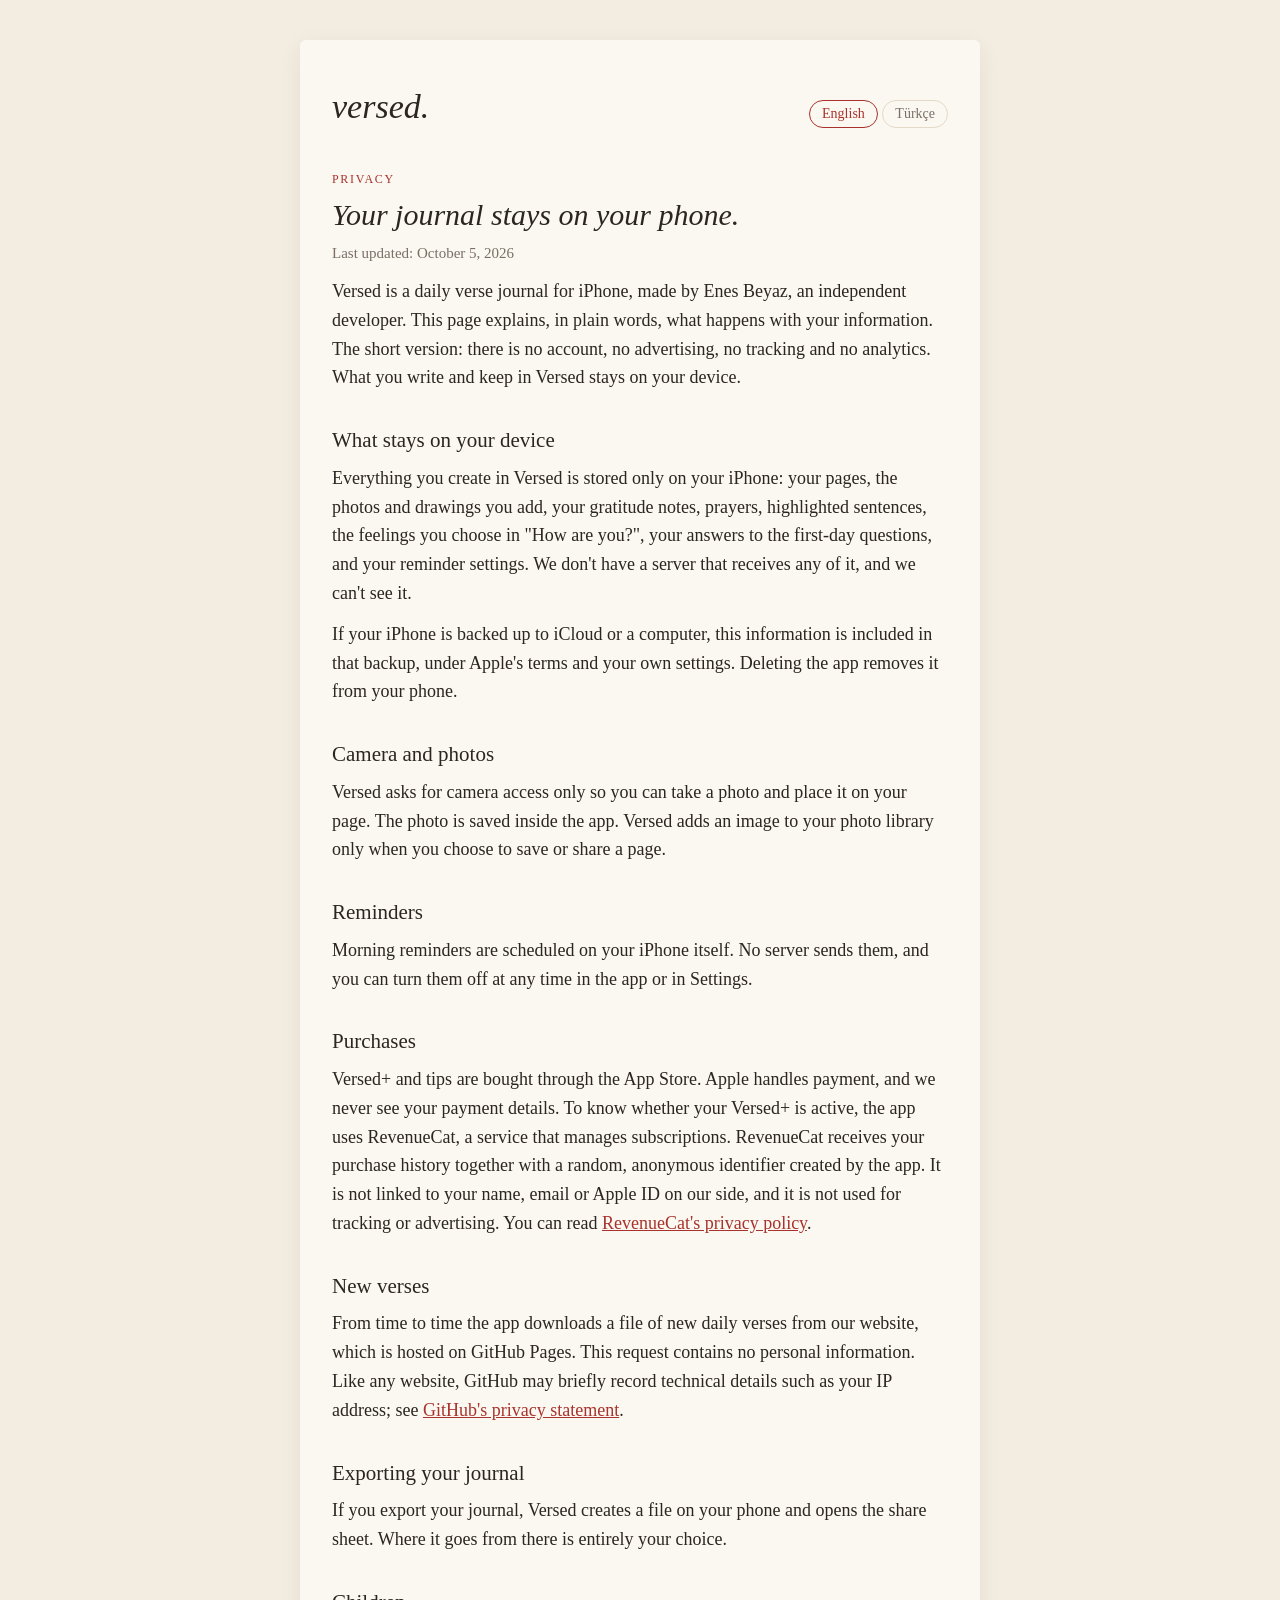
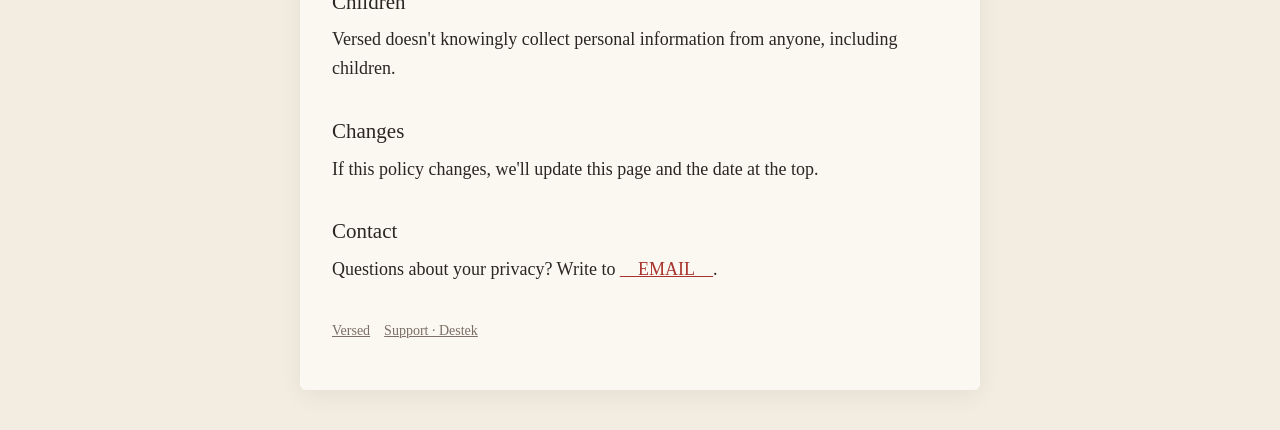
==== privacy/index.html @ 1757666a "Privacy, support and content pages for Versed" ====
<!doctype html>
<html lang="en">
<head>
<meta charset="utf-8">
<meta name="viewport" content="width=device-width, initial-scale=1">
<title>Versed · Privacy</title>
<meta name="description" content="Privacy policy for Versed, a daily verse journal for iPhone.">
<link rel="stylesheet" href="../style.css">
<script src="../lang.js"></script>
</head>
<body>
<main>
  <header>
    <a class="brand" href="../">versed.</a>
    <div class="lang"><button data-lang="en">English</button> <button data-lang="tr">Türkçe</button></div>
  </header>

  <section lang="en">
    <div class="label">Privacy</div>
    <h1>Your journal stays on your phone.</h1>
    <p class="muted">Last updated: October 5, 2026</p>

    <p>Versed is a daily verse journal for iPhone, made by Enes Beyaz, an independent developer. This page explains, in plain words, what happens with your information. The short version: there is no account, no advertising, no tracking and no analytics. What you write and keep in Versed stays on your device.</p>

    <h2>What stays on your device</h2>
    <p>Everything you create in Versed is stored only on your iPhone: your pages, the photos and drawings you add, your gratitude notes, prayers, highlighted sentences, the feelings you choose in "How are you?", your answers to the first-day questions, and your reminder settings. We don't have a server that receives any of it, and we can't see it.</p>
    <p>If your iPhone is backed up to iCloud or a computer, this information is included in that backup, under Apple's terms and your own settings. Deleting the app removes it from your phone.</p>

    <h2>Camera and photos</h2>
    <p>Versed asks for camera access only so you can take a photo and place it on your page. The photo is saved inside the app. Versed adds an image to your photo library only when you choose to save or share a page.</p>

    <h2>Reminders</h2>
    <p>Morning reminders are scheduled on your iPhone itself. No server sends them, and you can turn them off at any time in the app or in Settings.</p>

    <h2>Purchases</h2>
    <p>Versed+ and tips are bought through the App Store. Apple handles payment, and we never see your payment details. To know whether your Versed+ is active, the app uses RevenueCat, a service that manages subscriptions. RevenueCat receives your purchase history together with a random, anonymous identifier created by the app. It is not linked to your name, email or Apple ID on our side, and it is not used for tracking or advertising. You can read <a href="https://www.revenuecat.com/privacy">RevenueCat's privacy policy</a>.</p>

    <h2>New verses</h2>
    <p>From time to time the app downloads a file of new daily verses from our website, which is hosted on GitHub Pages. This request contains no personal information. Like any website, GitHub may briefly record technical details such as your IP address; see <a href="https://docs.github.com/site-policy/privacy-policies/github-general-privacy-statement">GitHub's privacy statement</a>.</p>

    <h2>Exporting your journal</h2>
    <p>If you export your journal, Versed creates a file on your phone and opens the share sheet. Where it goes from there is entirely your choice.</p>

    <h2>Children</h2>
    <p>Versed doesn't knowingly collect personal information from anyone, including children.</p>

    <h2>Changes</h2>
    <p>If this policy changes, we'll update this page and the date at the top.</p>

    <h2>Contact</h2>
    <p>Questions about your privacy? Write to <a href="mailto:__EMAIL__">__EMAIL__</a>.</p>
  </section>

  <section lang="tr">
    <div class="label">Gizlilik</div>
    <h1>Defterin telefonunda kalır.</h1>
    <p class="muted">Son güncelleme: 5 Ekim 2026</p>

    <p>Versed, bağımsız geliştirici Enes Beyaz tarafından yapılmış, iPhone için günlük bir ayet defteridir. Bu sayfa, bilgilerinle ne olduğunu sade bir dille anlatır. Kısacası: hesap yok, reklam yok, takip yok, analitik yok. Versed'de yazdığın ve sakladığın her şey cihazında kalır.</p>

    <h2>Cihazında kalanlar</h2>
    <p>Versed'de oluşturduğun her şey yalnızca iPhone'unda saklanır: sayfaların, eklediğin fotoğraflar ve çizimler, şükür notların, duaların, altını çizdiğin cümleler, "Nasılsın?" bölümünde seçtiğin hisler, ilk gün sorularına verdiğin cevaplar ve hatırlatıcı ayarların. Bunları alan bir sunucumuz yok ve biz göremeyiz.</p>
    <p>iPhone'un iCloud'a ya da bir bilgisayara yedekleniyorsa, bu bilgiler Apple'ın koşulları ve senin ayarların çerçevesinde o yedeğe dahil olur. Uygulamayı silmek bunları telefonundan kaldırır.</p>

    <h2>Kamera ve fotoğraflar</h2>
    <p>Versed kamera iznini yalnızca fotoğraf çekip sayfana yapıştırabilmen için ister. Fotoğraf uygulamanın içinde saklanır. Versed, fotoğraf arşivine yalnızca bir sayfayı kaydetmeyi ya da paylaşmayı seçtiğinde resim ekler.</p>

    <h2>Hatırlatıcılar</h2>
    <p>Sabah hatırlatıcıları iPhone'unun kendisinde planlanır. Hiçbir sunucu göndermez; uygulamadan ya da Ayarlar'dan istediğin zaman kapatabilirsin.</p>

    <h2>Satın almalar</h2>
    <p>Versed+ ve bahşişler App Store üzerinden satın alınır. Ödemeyi Apple yapar, ödeme bilgilerini biz hiçbir zaman görmeyiz. Versed+'ın etkin olup olmadığını bilmek için uygulama, abonelikleri yöneten bir hizmet olan RevenueCat'i kullanır. RevenueCat, satın alma geçmişini uygulamanın oluşturduğu rastgele, anonim bir kimlikle birlikte alır. Bu kimlik bizim tarafımızda adına, e-postana ya da Apple kimliğine bağlanmaz; takip ya da reklam için kullanılmaz. <a href="https://www.revenuecat.com/privacy">RevenueCat'in gizlilik politikasını</a> okuyabilirsin.</p>

    <h2>Yeni ayetler</h2>
    <p>Uygulama zaman zaman, GitHub Pages üzerinde barındırılan sitemizden yeni günlük ayetlerin bulunduğu bir dosya indirir. Bu istek hiçbir kişisel bilgi içermez. Her web sitesinde olduğu gibi GitHub, IP adresin gibi teknik ayrıntıları kısa süreliğine kaydedebilir; bkz. <a href="https://docs.github.com/site-policy/privacy-policies/github-general-privacy-statement">GitHub gizlilik bildirimi</a>.</p>

    <h2>Defterini dışa aktarmak</h2>
    <p>Defterini dışa aktarırsan Versed telefonunda bir dosya oluşturur ve paylaşım ekranını açar. Dosyanın oradan nereye gideceği tamamen senin seçimin.</p>

    <h2>Çocuklar</h2>
    <p>Versed, çocuklar dahil hiç kimseden bilerek kişisel bilgi toplamaz.</p>

    <h2>Değişiklikler</h2>
    <p>Bu politika değişirse bu sayfayı ve üstteki tarihi güncelleriz.</p>

    <h2>İletişim</h2>
    <p>Gizliliğinle ilgili soruların için <a href="mailto:__EMAIL__">__EMAIL__</a> adresine yazabilirsin.</p>
  </section>

  <footer><a href="../">Versed</a><a href="../support/">Support · Destek</a></footer>
</main>
</body>
</html>
---- style.css ----
:root {
  --paper: #f3ece0;
  --page: #fbf8f1;
  --ink: #2b2622;
  --muted: #7a6f66;
  --rubric: #a8322d;
  --rule: #e4d9c8;
}
@media (prefers-color-scheme: dark) {
  :root {
    --paper: #1c1916;
    --page: #24201c;
    --ink: #efe7da;
    --muted: #a99d90;
    --rubric: #d8645d;
    --rule: #3a332c;
  }
}
* { box-sizing: border-box; }
html { -webkit-text-size-adjust: 100%; }
body {
  margin: 0;
  background: var(--paper);
  color: var(--ink);
  font-family: "Iowan Old Style", "Palatino Linotype", Palatino, Georgia, serif;
  font-size: 18px;
  line-height: 1.6;
}
main {
  max-width: 680px;
  margin: 40px auto;
  padding: 40px 32px 48px;
  background: var(--page);
  border-radius: 6px;
  box-shadow: 0 6px 24px rgba(0, 0, 0, 0.06);
}
@media (max-width: 720px) {
  main { margin: 0; border-radius: 0; padding: 32px 16px 40px; box-shadow: none; }
}
header { display: flex; align-items: baseline; justify-content: space-between; gap: 16px; margin-bottom: 28px; }
.brand { font-size: 34px; font-style: italic; color: var(--ink); text-decoration: none; }
.lang button {
  font: inherit; font-size: 14px; background: none; border: 1px solid var(--rule);
  color: var(--muted); border-radius: 999px; padding: 2px 12px; cursor: pointer;
}
.lang button[aria-pressed="true"] { color: var(--rubric); border-color: var(--rubric); }
.label {
  font-size: 12px; letter-spacing: 0.14em; text-transform: uppercase; color: var(--rubric);
  margin: 36px 0 6px;
}
h1 { font-weight: normal; font-style: italic; font-size: 30px; line-height: 1.25; margin: 0 0 8px; }
h2 { font-weight: normal; font-size: 21px; margin: 32px 0 6px; }
p, li { margin: 0 0 12px; }
ul { padding-left: 20px; }
a { color: var(--rubric); }
.muted { color: var(--muted); font-size: 15px; }
hr { border: none; border-top: 1px solid var(--rule); margin: 32px 0; }
footer { margin-top: 36px; font-size: 14px; color: var(--muted); }
footer a { color: var(--muted); margin-right: 14px; }
section[lang]:not(.active) { display: none; }
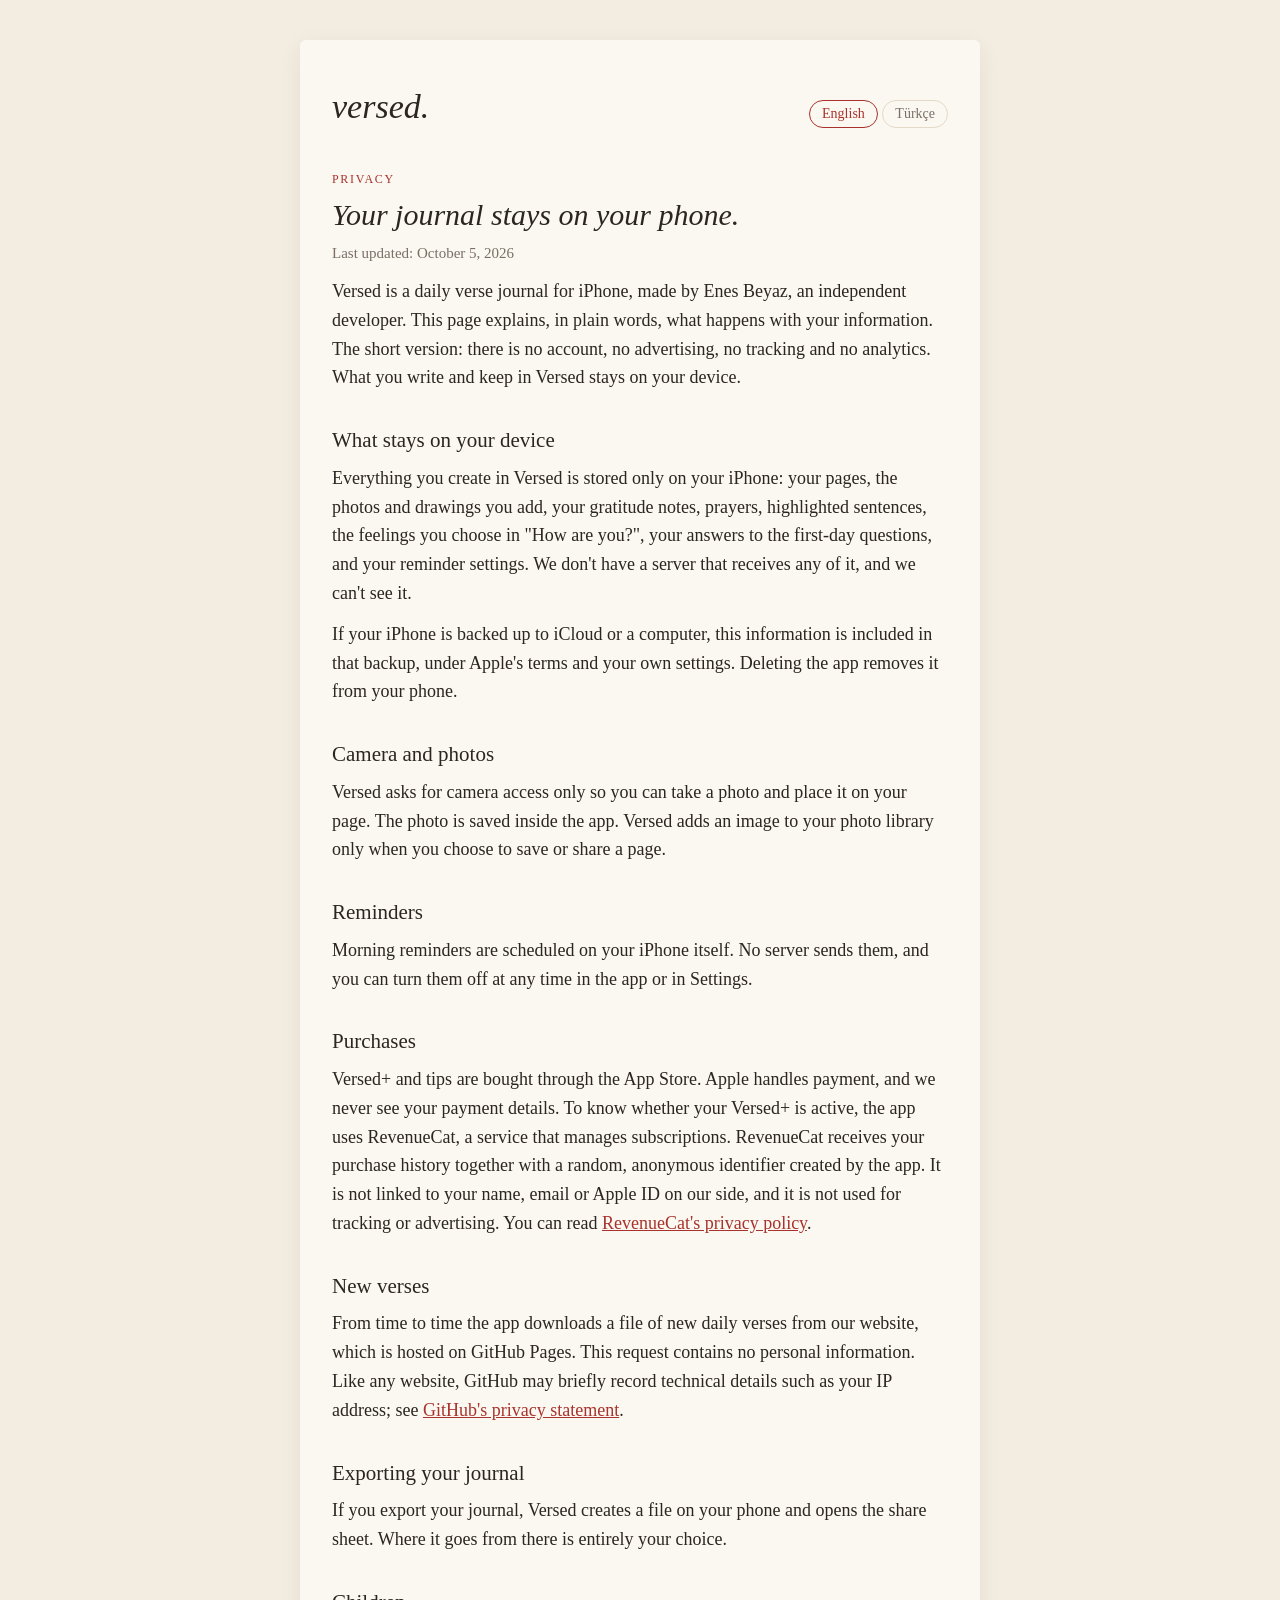
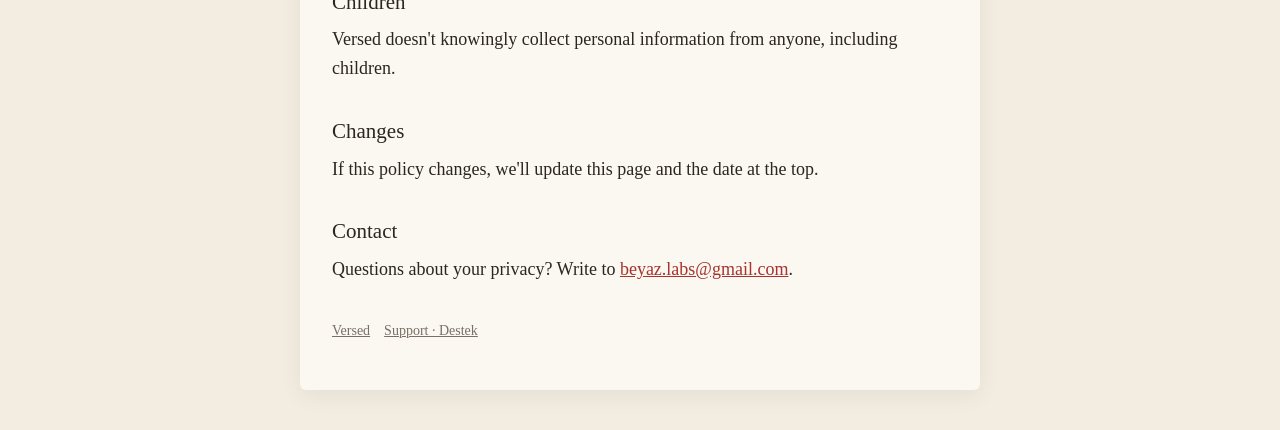
==== commit 32a39d8f: "Contact address: beyaz.labs@gmail.com" ====
--- a/privacy/index.html
+++ b/privacy/index.html
@@ -48,7 +48,7 @@
     <p>If this policy changes, we'll update this page and the date at the top.</p>
 
     <h2>Contact</h2>
-    <p>Questions about your privacy? Write to <a href="mailto:__EMAIL__">__EMAIL__</a>.</p>
+    <p>Questions about your privacy? Write to <a href="mailto:beyaz.labs@gmail.com">beyaz.labs@gmail.com</a>.</p>
   </section>
 
   <section lang="tr">
@@ -84,7 +84,7 @@
     <p>Bu politika değişirse bu sayfayı ve üstteki tarihi güncelleriz.</p>
 
     <h2>İletişim</h2>
-    <p>Gizliliğinle ilgili soruların için <a href="mailto:__EMAIL__">__EMAIL__</a> adresine yazabilirsin.</p>
+    <p>Gizliliğinle ilgili soruların için <a href="mailto:beyaz.labs@gmail.com">beyaz.labs@gmail.com</a> adresine yazabilirsin.</p>
   </section>
 
   <footer><a href="../">Versed</a><a href="../support/">Support · Destek</a></footer>
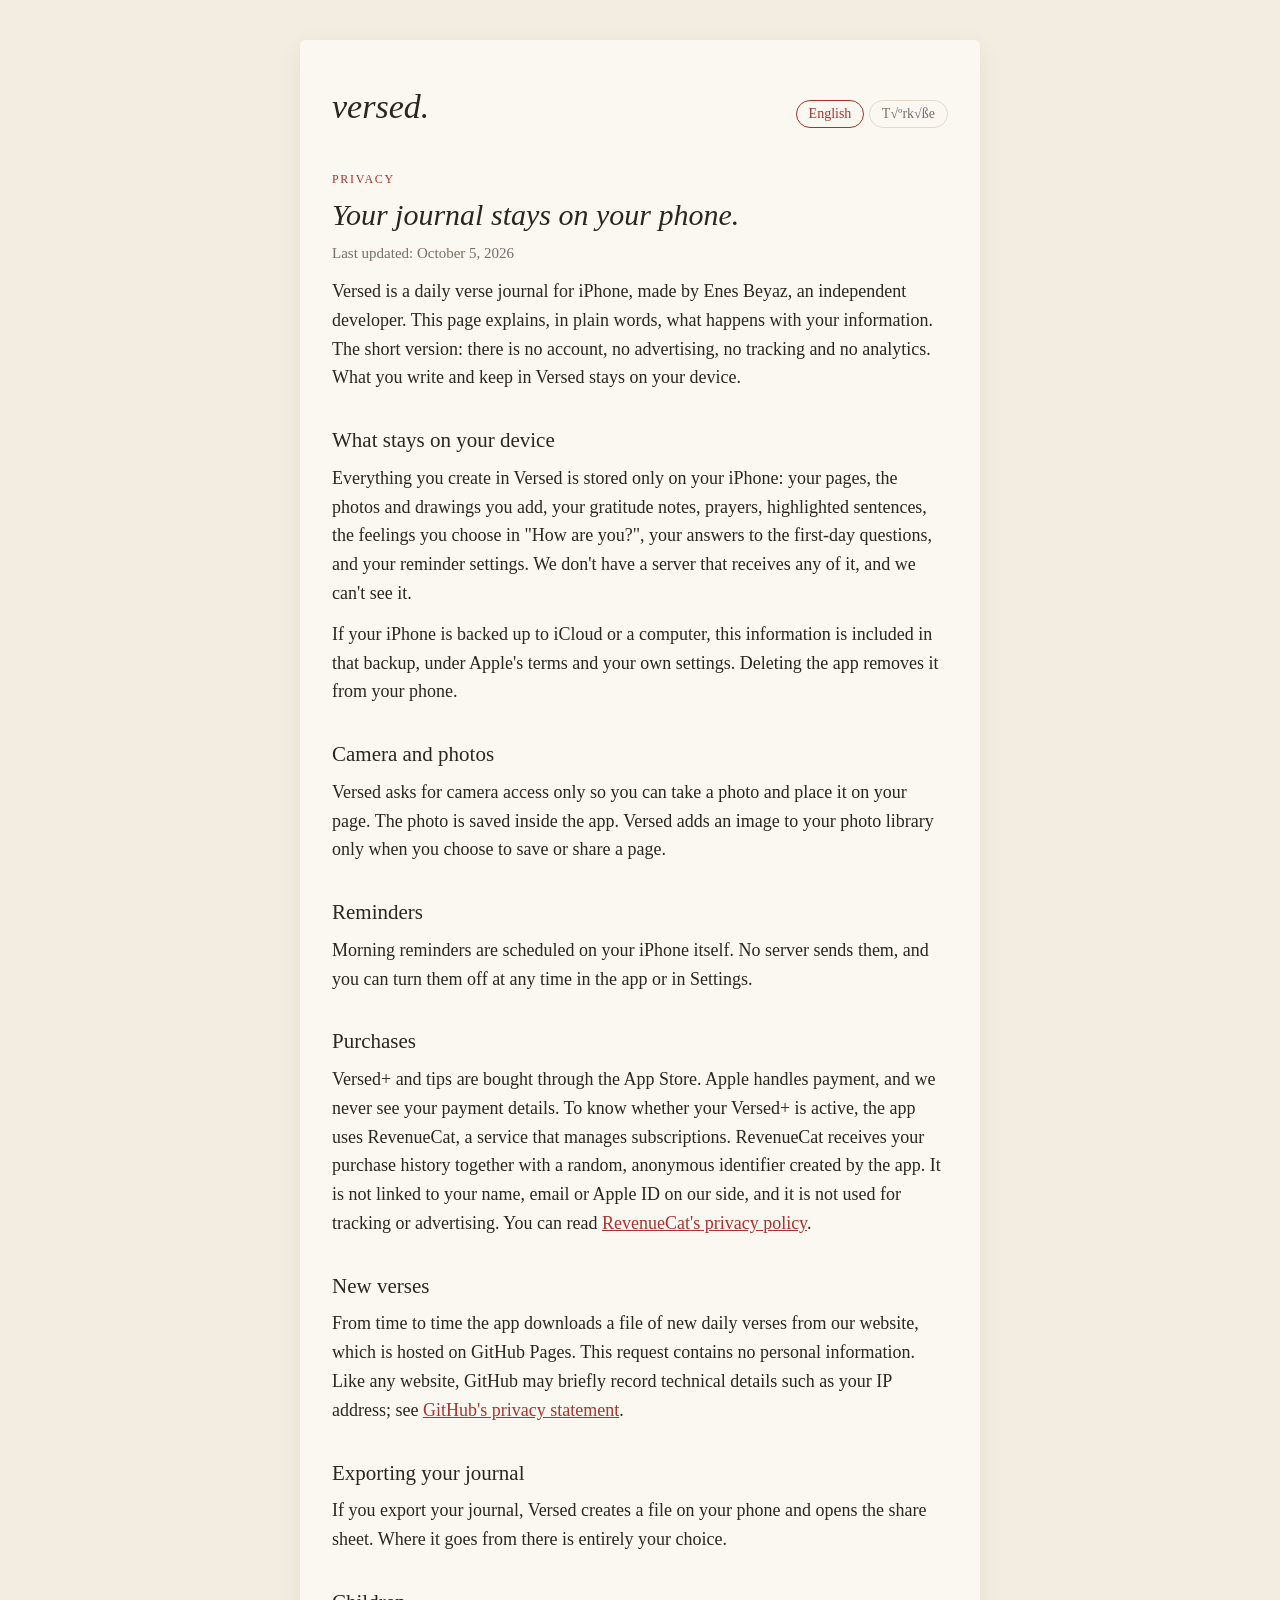
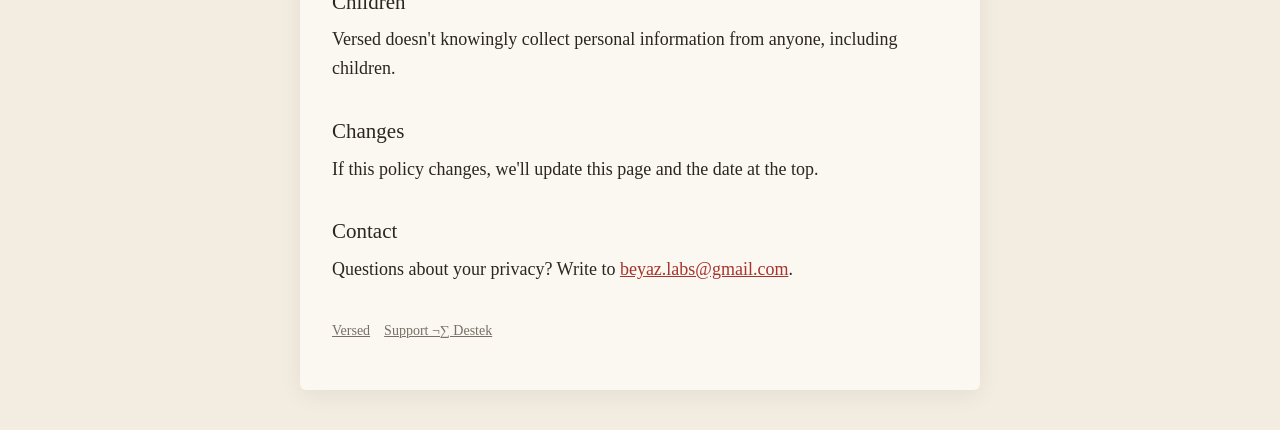
==== commit 2c9237d0: "Rename index.html to privacy/index.html" ====
--- a/privacy/index.html
+++ b/privacy/index.html
@@ -3,16 +3,98 @@
 <head>
 <meta charset="utf-8">
 <meta name="viewport" content="width=device-width, initial-scale=1">
-<title>Versed · Privacy</title>
+<title>Versed ¬∑ Privacy</title>
 <meta name="description" content="Privacy policy for Versed, a daily verse journal for iPhone.">
-<link rel="stylesheet" href="../style.css">
-<script src="../lang.js"></script>
+<style>
+:root {
+  --paper: #f3ece0;
+  --page: #fbf8f1;
+  --ink: #2b2622;
+  --muted: #7a6f66;
+  --rubric: #a8322d;
+  --rule: #e4d9c8;
+}
+@media (prefers-color-scheme: dark) {
+  :root {
+    --paper: #1c1916;
+    --page: #24201c;
+    --ink: #efe7da;
+    --muted: #a99d90;
+    --rubric: #d8645d;
+    --rule: #3a332c;
+  }
+}
+* { box-sizing: border-box; }
+html { -webkit-text-size-adjust: 100%; }
+body {
+  margin: 0;
+  background: var(--paper);
+  color: var(--ink);
+  font-family: "Iowan Old Style", "Palatino Linotype", Palatino, Georgia, serif;
+  font-size: 18px;
+  line-height: 1.6;
+}
+main {
+  max-width: 680px;
+  margin: 40px auto;
+  padding: 40px 32px 48px;
+  background: var(--page);
+  border-radius: 6px;
+  box-shadow: 0 6px 24px rgba(0, 0, 0, 0.06);
+}
+@media (max-width: 720px) {
+  main { margin: 0; border-radius: 0; padding: 32px 16px 40px; box-shadow: none; }
+}
+header { display: flex; align-items: baseline; justify-content: space-between; gap: 16px; margin-bottom: 28px; }
+.brand { font-size: 34px; font-style: italic; color: var(--ink); text-decoration: none; }
+.lang button {
+  font: inherit; font-size: 14px; background: none; border: 1px solid var(--rule);
+  color: var(--muted); border-radius: 999px; padding: 2px 12px; cursor: pointer;
+}
+.lang button[aria-pressed="true"] { color: var(--rubric); border-color: var(--rubric); }
+.label {
+  font-size: 12px; letter-spacing: 0.14em; text-transform: uppercase; color: var(--rubric);
+  margin: 36px 0 6px;
+}
+h1 { font-weight: normal; font-style: italic; font-size: 30px; line-height: 1.25; margin: 0 0 8px; }
+h2 { font-weight: normal; font-size: 21px; margin: 32px 0 6px; }
+p, li { margin: 0 0 12px; }
+ul { padding-left: 20px; }
+a { color: var(--rubric); }
+.muted { color: var(--muted); font-size: 15px; }
+hr { border: none; border-top: 1px solid var(--rule); margin: 32px 0; }
+footer { margin-top: 36px; font-size: 14px; color: var(--muted); }
+footer a { color: var(--muted); margin-right: 14px; }
+section[lang]:not(.active) { display: none; }
+</style>
+<script>
+// Shows English by default; ?lang=tr or the T√ºrk√ße button switches to Turkish.
+(function () {
+  var param = new URLSearchParams(location.search).get("lang");
+  var lang = param === "tr" ? "tr" : "en";
+  function apply(l) {
+    document.documentElement.lang = l;
+    document.querySelectorAll("section[lang]").forEach(function (s) {
+      s.classList.toggle("active", s.getAttribute("lang") === l);
+    });
+    document.querySelectorAll(".lang button").forEach(function (b) {
+      b.setAttribute("aria-pressed", b.dataset.lang === l ? "true" : "false");
+    });
+  }
+  document.addEventListener("DOMContentLoaded", function () {
+    document.querySelectorAll(".lang button").forEach(function (b) {
+      b.addEventListener("click", function () { apply(b.dataset.lang); });
+    });
+    apply(lang);
+  });
+})();
+</script>
 </head>
 <body>
 <main>
   <header>
     <a class="brand" href="../">versed.</a>
-    <div class="lang"><button data-lang="en">English</button> <button data-lang="tr">Türkçe</button></div>
+    <div class="lang"><button data-lang="en">English</button> <button data-lang="tr">T√ºrk√ße</button></div>
   </header>
 
   <section lang="en">
@@ -53,41 +135,41 @@
 
   <section lang="tr">
     <div class="label">Gizlilik</div>
-    <h1>Defterin telefonunda kalır.</h1>
-    <p class="muted">Son güncelleme: 5 Ekim 2026</p>
+    <h1>Defterin telefonunda kalƒ±r.</h1>
+    <p class="muted">Son g√ºncelleme: 5 Ekim 2026</p>
 
-    <p>Versed, bağımsız geliştirici Enes Beyaz tarafından yapılmış, iPhone için günlük bir ayet defteridir. Bu sayfa, bilgilerinle ne olduğunu sade bir dille anlatır. Kısacası: hesap yok, reklam yok, takip yok, analitik yok. Versed'de yazdığın ve sakladığın her şey cihazında kalır.</p>
+    <p>Versed, baƒüƒ±msƒ±z geli≈ütirici Enes Beyaz tarafƒ±ndan yapƒ±lmƒ±≈ü, iPhone i√ßin g√ºnl√ºk bir ayet defteridir. Bu sayfa, bilgilerinle ne olduƒüunu sade bir dille anlatƒ±r. Kƒ±sacasƒ±: hesap yok, reklam yok, takip yok, analitik yok. Versed'de yazdƒ±ƒüƒ±n ve sakladƒ±ƒüƒ±n her ≈üey cihazƒ±nda kalƒ±r.</p>
 
-    <h2>Cihazında kalanlar</h2>
-    <p>Versed'de oluşturduğun her şey yalnızca iPhone'unda saklanır: sayfaların, eklediğin fotoğraflar ve çizimler, şükür notların, duaların, altını çizdiğin cümleler, "Nasılsın?" bölümünde seçtiğin hisler, ilk gün sorularına verdiğin cevaplar ve hatırlatıcı ayarların. Bunları alan bir sunucumuz yok ve biz göremeyiz.</p>
-    <p>iPhone'un iCloud'a ya da bir bilgisayara yedekleniyorsa, bu bilgiler Apple'ın koşulları ve senin ayarların çerçevesinde o yedeğe dahil olur. Uygulamayı silmek bunları telefonundan kaldırır.</p>
+    <h2>Cihazƒ±nda kalanlar</h2>
+    <p>Versed'de olu≈üturduƒüun her ≈üey yalnƒ±zca iPhone'unda saklanƒ±r: sayfalarƒ±n, eklediƒüin fotoƒüraflar ve √ßizimler, ≈ü√ºk√ºr notlarƒ±n, dualarƒ±n, altƒ±nƒ± √ßizdiƒüin c√ºmleler, "Nasƒ±lsƒ±n?" b√∂l√ºm√ºnde se√ßtiƒüin hisler, ilk g√ºn sorularƒ±na verdiƒüin cevaplar ve hatƒ±rlatƒ±cƒ± ayarlarƒ±n. Bunlarƒ± alan bir sunucumuz yok ve biz g√∂remeyiz.</p>
+    <p>iPhone'un iCloud'a ya da bir bilgisayara yedekleniyorsa, bu bilgiler Apple'ƒ±n ko≈üullarƒ± ve senin ayarlarƒ±n √ßer√ßevesinde o yedeƒüe dahil olur. Uygulamayƒ± silmek bunlarƒ± telefonundan kaldƒ±rƒ±r.</p>
 
-    <h2>Kamera ve fotoğraflar</h2>
-    <p>Versed kamera iznini yalnızca fotoğraf çekip sayfana yapıştırabilmen için ister. Fotoğraf uygulamanın içinde saklanır. Versed, fotoğraf arşivine yalnızca bir sayfayı kaydetmeyi ya da paylaşmayı seçtiğinde resim ekler.</p>
+    <h2>Kamera ve fotoƒüraflar</h2>
+    <p>Versed kamera iznini yalnƒ±zca fotoƒüraf √ßekip sayfana yapƒ±≈ütƒ±rabilmen i√ßin ister. Fotoƒüraf uygulamanƒ±n i√ßinde saklanƒ±r. Versed, fotoƒüraf ar≈üivine yalnƒ±zca bir sayfayƒ± kaydetmeyi ya da payla≈ümayƒ± se√ßtiƒüinde resim ekler.</p>
 
-    <h2>Hatırlatıcılar</h2>
-    <p>Sabah hatırlatıcıları iPhone'unun kendisinde planlanır. Hiçbir sunucu göndermez; uygulamadan ya da Ayarlar'dan istediğin zaman kapatabilirsin.</p>
+    <h2>Hatƒ±rlatƒ±cƒ±lar</h2>
+    <p>Sabah hatƒ±rlatƒ±cƒ±larƒ± iPhone'unun kendisinde planlanƒ±r. Hi√ßbir sunucu g√∂ndermez; uygulamadan ya da Ayarlar'dan istediƒüin zaman kapatabilirsin.</p>
 
-    <h2>Satın almalar</h2>
-    <p>Versed+ ve bahşişler App Store üzerinden satın alınır. Ödemeyi Apple yapar, ödeme bilgilerini biz hiçbir zaman görmeyiz. Versed+'ın etkin olup olmadığını bilmek için uygulama, abonelikleri yöneten bir hizmet olan RevenueCat'i kullanır. RevenueCat, satın alma geçmişini uygulamanın oluşturduğu rastgele, anonim bir kimlikle birlikte alır. Bu kimlik bizim tarafımızda adına, e-postana ya da Apple kimliğine bağlanmaz; takip ya da reklam için kullanılmaz. <a href="https://www.revenuecat.com/privacy">RevenueCat'in gizlilik politikasını</a> okuyabilirsin.</p>
+    <h2>Satƒ±n almalar</h2>
+    <p>Versed+ ve bah≈üi≈üler App Store √ºzerinden satƒ±n alƒ±nƒ±r. √ñdemeyi Apple yapar, √∂deme bilgilerini biz hi√ßbir zaman g√∂rmeyiz. Versed+'ƒ±n etkin olup olmadƒ±ƒüƒ±nƒ± bilmek i√ßin uygulama, abonelikleri y√∂neten bir hizmet olan RevenueCat'i kullanƒ±r. RevenueCat, satƒ±n alma ge√ßmi≈üini uygulamanƒ±n olu≈üturduƒüu rastgele, anonim bir kimlikle birlikte alƒ±r. Bu kimlik bizim tarafƒ±mƒ±zda adƒ±na, e-postana ya da Apple kimliƒüine baƒülanmaz; takip ya da reklam i√ßin kullanƒ±lmaz. <a href="https://www.revenuecat.com/privacy">RevenueCat'in gizlilik politikasƒ±nƒ±</a> okuyabilirsin.</p>
 
     <h2>Yeni ayetler</h2>
-    <p>Uygulama zaman zaman, GitHub Pages üzerinde barındırılan sitemizden yeni günlük ayetlerin bulunduğu bir dosya indirir. Bu istek hiçbir kişisel bilgi içermez. Her web sitesinde olduğu gibi GitHub, IP adresin gibi teknik ayrıntıları kısa süreliğine kaydedebilir; bkz. <a href="https://docs.github.com/site-policy/privacy-policies/github-general-privacy-statement">GitHub gizlilik bildirimi</a>.</p>
+    <p>Uygulama zaman zaman, GitHub Pages √ºzerinde barƒ±ndƒ±rƒ±lan sitemizden yeni g√ºnl√ºk ayetlerin bulunduƒüu bir dosya indirir. Bu istek hi√ßbir ki≈üisel bilgi i√ßermez. Her web sitesinde olduƒüu gibi GitHub, IP adresin gibi teknik ayrƒ±ntƒ±larƒ± kƒ±sa s√ºreliƒüine kaydedebilir; bkz. <a href="https://docs.github.com/site-policy/privacy-policies/github-general-privacy-statement">GitHub gizlilik bildirimi</a>.</p>
 
-    <h2>Defterini dışa aktarmak</h2>
-    <p>Defterini dışa aktarırsan Versed telefonunda bir dosya oluşturur ve paylaşım ekranını açar. Dosyanın oradan nereye gideceği tamamen senin seçimin.</p>
+    <h2>Defterini dƒ±≈üa aktarmak</h2>
+    <p>Defterini dƒ±≈üa aktarƒ±rsan Versed telefonunda bir dosya olu≈üturur ve payla≈üƒ±m ekranƒ±nƒ± a√ßar. Dosyanƒ±n oradan nereye gideceƒüi tamamen senin se√ßimin.</p>
 
-    <h2>Çocuklar</h2>
-    <p>Versed, çocuklar dahil hiç kimseden bilerek kişisel bilgi toplamaz.</p>
+    <h2>√áocuklar</h2>
+    <p>Versed, √ßocuklar dahil hi√ß kimseden bilerek ki≈üisel bilgi toplamaz.</p>
 
-    <h2>Değişiklikler</h2>
-    <p>Bu politika değişirse bu sayfayı ve üstteki tarihi güncelleriz.</p>
+    <h2>Deƒüi≈üiklikler</h2>
+    <p>Bu politika deƒüi≈üirse bu sayfayƒ± ve √ºstteki tarihi g√ºncelleriz.</p>
 
-    <h2>İletişim</h2>
-    <p>Gizliliğinle ilgili soruların için <a href="mailto:beyaz.labs@gmail.com">beyaz.labs@gmail.com</a> adresine yazabilirsin.</p>
+    <h2>ƒ∞leti≈üim</h2>
+    <p>Gizliliƒüinle ilgili sorularƒ±n i√ßin <a href="mailto:beyaz.labs@gmail.com">beyaz.labs@gmail.com</a> adresine yazabilirsin.</p>
   </section>
 
-  <footer><a href="../">Versed</a><a href="../support/">Support · Destek</a></footer>
+  <footer><a href="../">Versed</a><a href="../support/">Support ¬∑ Destek</a></footer>
 </main>
 </body>
 </html>
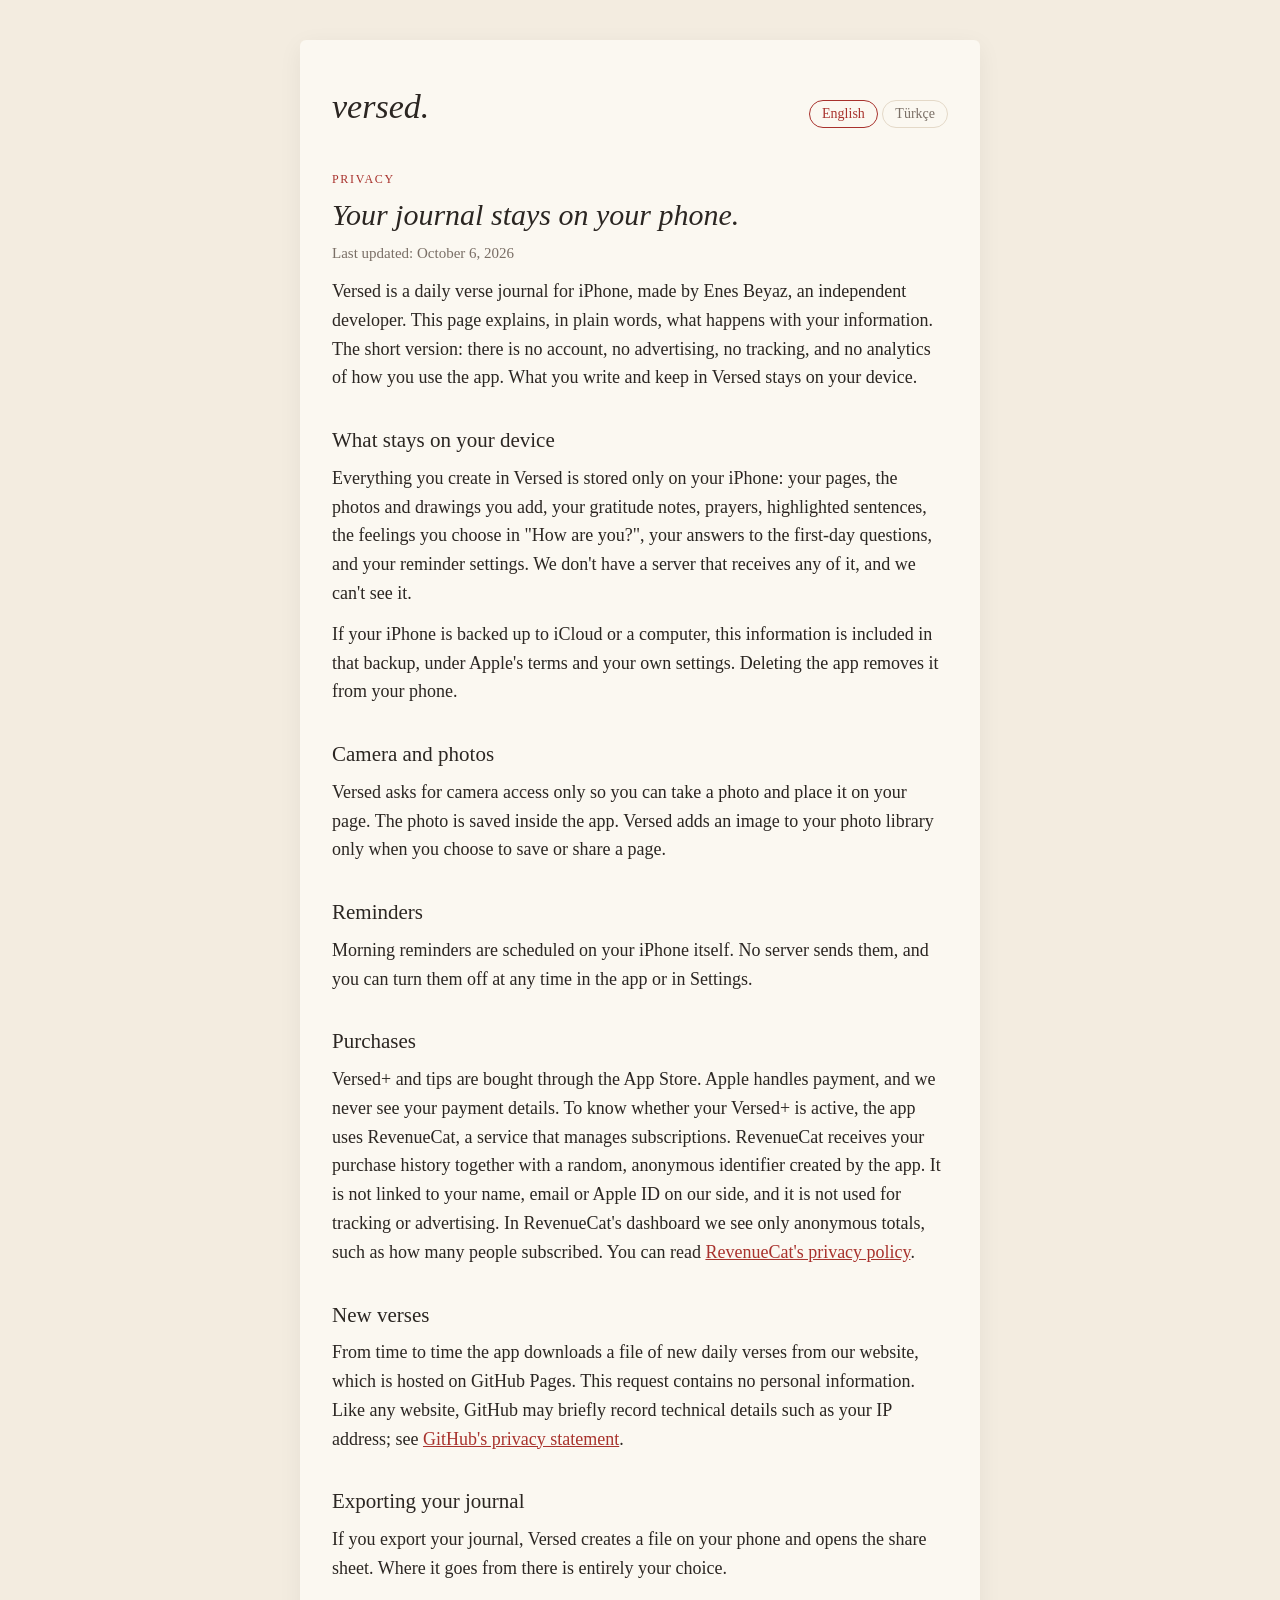
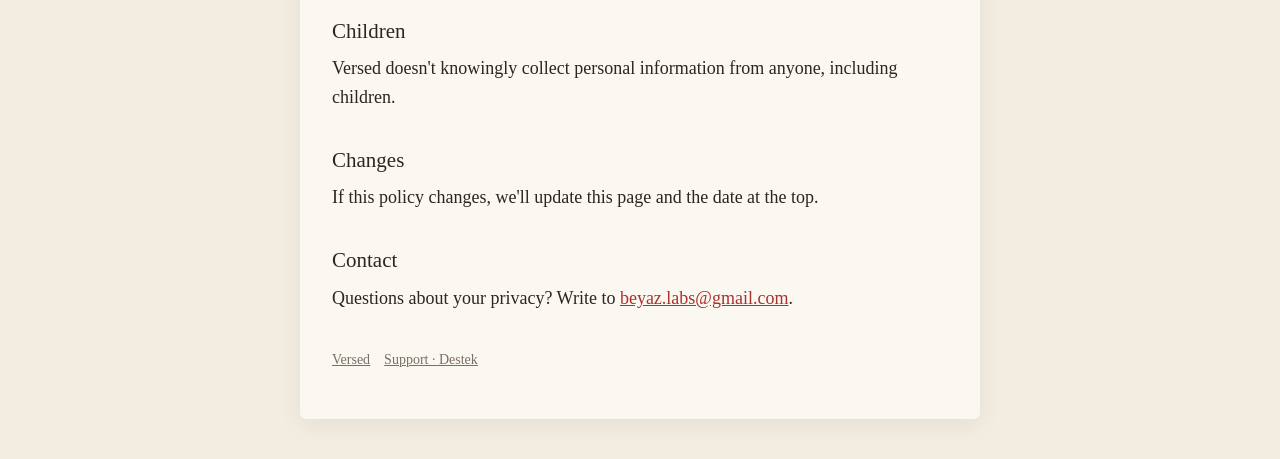
==== commit d4473662: "Privacy: say what RevenueCat's dashboard shows" ====
--- a/privacy/index.html
+++ b/privacy/index.html
@@ -3,106 +3,24 @@
 <head>
 <meta charset="utf-8">
 <meta name="viewport" content="width=device-width, initial-scale=1">
-<title>Versed ¬∑ Privacy</title>
+<title>Versed · Privacy</title>
 <meta name="description" content="Privacy policy for Versed, a daily verse journal for iPhone.">
-<style>
-:root {
-  --paper: #f3ece0;
-  --page: #fbf8f1;
-  --ink: #2b2622;
-  --muted: #7a6f66;
-  --rubric: #a8322d;
-  --rule: #e4d9c8;
-}
-@media (prefers-color-scheme: dark) {
-  :root {
-    --paper: #1c1916;
-    --page: #24201c;
-    --ink: #efe7da;
-    --muted: #a99d90;
-    --rubric: #d8645d;
-    --rule: #3a332c;
-  }
-}
-* { box-sizing: border-box; }
-html { -webkit-text-size-adjust: 100%; }
-body {
-  margin: 0;
-  background: var(--paper);
-  color: var(--ink);
-  font-family: "Iowan Old Style", "Palatino Linotype", Palatino, Georgia, serif;
-  font-size: 18px;
-  line-height: 1.6;
-}
-main {
-  max-width: 680px;
-  margin: 40px auto;
-  padding: 40px 32px 48px;
-  background: var(--page);
-  border-radius: 6px;
-  box-shadow: 0 6px 24px rgba(0, 0, 0, 0.06);
-}
-@media (max-width: 720px) {
-  main { margin: 0; border-radius: 0; padding: 32px 16px 40px; box-shadow: none; }
-}
-header { display: flex; align-items: baseline; justify-content: space-between; gap: 16px; margin-bottom: 28px; }
-.brand { font-size: 34px; font-style: italic; color: var(--ink); text-decoration: none; }
-.lang button {
-  font: inherit; font-size: 14px; background: none; border: 1px solid var(--rule);
-  color: var(--muted); border-radius: 999px; padding: 2px 12px; cursor: pointer;
-}
-.lang button[aria-pressed="true"] { color: var(--rubric); border-color: var(--rubric); }
-.label {
-  font-size: 12px; letter-spacing: 0.14em; text-transform: uppercase; color: var(--rubric);
-  margin: 36px 0 6px;
-}
-h1 { font-weight: normal; font-style: italic; font-size: 30px; line-height: 1.25; margin: 0 0 8px; }
-h2 { font-weight: normal; font-size: 21px; margin: 32px 0 6px; }
-p, li { margin: 0 0 12px; }
-ul { padding-left: 20px; }
-a { color: var(--rubric); }
-.muted { color: var(--muted); font-size: 15px; }
-hr { border: none; border-top: 1px solid var(--rule); margin: 32px 0; }
-footer { margin-top: 36px; font-size: 14px; color: var(--muted); }
-footer a { color: var(--muted); margin-right: 14px; }
-section[lang]:not(.active) { display: none; }
-</style>
-<script>
-// Shows English by default; ?lang=tr or the T√ºrk√ße button switches to Turkish.
-(function () {
-  var param = new URLSearchParams(location.search).get("lang");
-  var lang = param === "tr" ? "tr" : "en";
-  function apply(l) {
-    document.documentElement.lang = l;
-    document.querySelectorAll("section[lang]").forEach(function (s) {
-      s.classList.toggle("active", s.getAttribute("lang") === l);
-    });
-    document.querySelectorAll(".lang button").forEach(function (b) {
-      b.setAttribute("aria-pressed", b.dataset.lang === l ? "true" : "false");
-    });
-  }
-  document.addEventListener("DOMContentLoaded", function () {
-    document.querySelectorAll(".lang button").forEach(function (b) {
-      b.addEventListener("click", function () { apply(b.dataset.lang); });
-    });
-    apply(lang);
-  });
-})();
-</script>
+<link rel="stylesheet" href="../style.css">
+<script src="../lang.js"></script>
 </head>
 <body>
 <main>
   <header>
     <a class="brand" href="../">versed.</a>
-    <div class="lang"><button data-lang="en">English</button> <button data-lang="tr">T√ºrk√ße</button></div>
+    <div class="lang"><button data-lang="en">English</button> <button data-lang="tr">Türkçe</button></div>
   </header>
 
   <section lang="en">
     <div class="label">Privacy</div>
     <h1>Your journal stays on your phone.</h1>
-    <p class="muted">Last updated: October 5, 2026</p>
+    <p class="muted">Last updated: October 6, 2026</p>
 
-    <p>Versed is a daily verse journal for iPhone, made by Enes Beyaz, an independent developer. This page explains, in plain words, what happens with your information. The short version: there is no account, no advertising, no tracking and no analytics. What you write and keep in Versed stays on your device.</p>
+    <p>Versed is a daily verse journal for iPhone, made by Enes Beyaz, an independent developer. This page explains, in plain words, what happens with your information. The short version: there is no account, no advertising, no tracking, and no analytics of how you use the app. What you write and keep in Versed stays on your device.</p>
 
     <h2>What stays on your device</h2>
     <p>Everything you create in Versed is stored only on your iPhone: your pages, the photos and drawings you add, your gratitude notes, prayers, highlighted sentences, the feelings you choose in "How are you?", your answers to the first-day questions, and your reminder settings. We don't have a server that receives any of it, and we can't see it.</p>
@@ -115,7 +33,7 @@
     <p>Morning reminders are scheduled on your iPhone itself. No server sends them, and you can turn them off at any time in the app or in Settings.</p>
 
     <h2>Purchases</h2>
-    <p>Versed+ and tips are bought through the App Store. Apple handles payment, and we never see your payment details. To know whether your Versed+ is active, the app uses RevenueCat, a service that manages subscriptions. RevenueCat receives your purchase history together with a random, anonymous identifier created by the app. It is not linked to your name, email or Apple ID on our side, and it is not used for tracking or advertising. You can read <a href="https://www.revenuecat.com/privacy">RevenueCat's privacy policy</a>.</p>
+    <p>Versed+ and tips are bought through the App Store. Apple handles payment, and we never see your payment details. To know whether your Versed+ is active, the app uses RevenueCat, a service that manages subscriptions. RevenueCat receives your purchase history together with a random, anonymous identifier created by the app. It is not linked to your name, email or Apple ID on our side, and it is not used for tracking or advertising. In RevenueCat's dashboard we see only anonymous totals, such as how many people subscribed. You can read <a href="https://www.revenuecat.com/privacy">RevenueCat's privacy policy</a>.</p>
 
     <h2>New verses</h2>
     <p>From time to time the app downloads a file of new daily verses from our website, which is hosted on GitHub Pages. This request contains no personal information. Like any website, GitHub may briefly record technical details such as your IP address; see <a href="https://docs.github.com/site-policy/privacy-policies/github-general-privacy-statement">GitHub's privacy statement</a>.</p>
@@ -135,41 +53,41 @@
 
   <section lang="tr">
     <div class="label">Gizlilik</div>
-    <h1>Defterin telefonunda kalƒ±r.</h1>
-    <p class="muted">Son g√ºncelleme: 5 Ekim 2026</p>
+    <h1>Defterin telefonunda kalır.</h1>
+    <p class="muted">Son güncelleme: 6 Ekim 2026</p>
 
-    <p>Versed, baƒüƒ±msƒ±z geli≈ütirici Enes Beyaz tarafƒ±ndan yapƒ±lmƒ±≈ü, iPhone i√ßin g√ºnl√ºk bir ayet defteridir. Bu sayfa, bilgilerinle ne olduƒüunu sade bir dille anlatƒ±r. Kƒ±sacasƒ±: hesap yok, reklam yok, takip yok, analitik yok. Versed'de yazdƒ±ƒüƒ±n ve sakladƒ±ƒüƒ±n her ≈üey cihazƒ±nda kalƒ±r.</p>
+    <p>Versed, bağımsız geliştirici Enes Beyaz tarafından yapılmış, iPhone için günlük bir ayet defteridir. Bu sayfa, bilgilerinle ne olduğunu sade bir dille anlatır. Kısacası: hesap yok, reklam yok, takip yok, uygulamayı nasıl kullandığına dair analiz yok. Versed'de yazdığın ve sakladığın her şey cihazında kalır.</p>
 
-    <h2>Cihazƒ±nda kalanlar</h2>
-    <p>Versed'de olu≈üturduƒüun her ≈üey yalnƒ±zca iPhone'unda saklanƒ±r: sayfalarƒ±n, eklediƒüin fotoƒüraflar ve √ßizimler, ≈ü√ºk√ºr notlarƒ±n, dualarƒ±n, altƒ±nƒ± √ßizdiƒüin c√ºmleler, "Nasƒ±lsƒ±n?" b√∂l√ºm√ºnde se√ßtiƒüin hisler, ilk g√ºn sorularƒ±na verdiƒüin cevaplar ve hatƒ±rlatƒ±cƒ± ayarlarƒ±n. Bunlarƒ± alan bir sunucumuz yok ve biz g√∂remeyiz.</p>
-    <p>iPhone'un iCloud'a ya da bir bilgisayara yedekleniyorsa, bu bilgiler Apple'ƒ±n ko≈üullarƒ± ve senin ayarlarƒ±n √ßer√ßevesinde o yedeƒüe dahil olur. Uygulamayƒ± silmek bunlarƒ± telefonundan kaldƒ±rƒ±r.</p>
+    <h2>Cihazında kalanlar</h2>
+    <p>Versed'de oluşturduğun her şey yalnızca iPhone'unda saklanır: sayfaların, eklediğin fotoğraflar ve çizimler, şükür notların, duaların, altını çizdiğin cümleler, "Nasılsın?" bölümünde seçtiğin hisler, ilk gün sorularına verdiğin cevaplar ve hatırlatıcı ayarların. Bunları alan bir sunucumuz yok ve biz göremeyiz.</p>
+    <p>iPhone'un iCloud'a ya da bir bilgisayara yedekleniyorsa, bu bilgiler Apple'ın koşulları ve senin ayarların çerçevesinde o yedeğe dahil olur. Uygulamayı silmek bunları telefonundan kaldırır.</p>
 
-    <h2>Kamera ve fotoƒüraflar</h2>
-    <p>Versed kamera iznini yalnƒ±zca fotoƒüraf √ßekip sayfana yapƒ±≈ütƒ±rabilmen i√ßin ister. Fotoƒüraf uygulamanƒ±n i√ßinde saklanƒ±r. Versed, fotoƒüraf ar≈üivine yalnƒ±zca bir sayfayƒ± kaydetmeyi ya da payla≈ümayƒ± se√ßtiƒüinde resim ekler.</p>
+    <h2>Kamera ve fotoğraflar</h2>
+    <p>Versed kamera iznini yalnızca fotoğraf çekip sayfana yapıştırabilmen için ister. Fotoğraf uygulamanın içinde saklanır. Versed, fotoğraf arşivine yalnızca bir sayfayı kaydetmeyi ya da paylaşmayı seçtiğinde resim ekler.</p>
 
-    <h2>Hatƒ±rlatƒ±cƒ±lar</h2>
-    <p>Sabah hatƒ±rlatƒ±cƒ±larƒ± iPhone'unun kendisinde planlanƒ±r. Hi√ßbir sunucu g√∂ndermez; uygulamadan ya da Ayarlar'dan istediƒüin zaman kapatabilirsin.</p>
+    <h2>Hatırlatıcılar</h2>
+    <p>Sabah hatırlatıcıları iPhone'unun kendisinde planlanır. Hiçbir sunucu göndermez; uygulamadan ya da Ayarlar'dan istediğin zaman kapatabilirsin.</p>
 
-    <h2>Satƒ±n almalar</h2>
-    <p>Versed+ ve bah≈üi≈üler App Store √ºzerinden satƒ±n alƒ±nƒ±r. √ñdemeyi Apple yapar, √∂deme bilgilerini biz hi√ßbir zaman g√∂rmeyiz. Versed+'ƒ±n etkin olup olmadƒ±ƒüƒ±nƒ± bilmek i√ßin uygulama, abonelikleri y√∂neten bir hizmet olan RevenueCat'i kullanƒ±r. RevenueCat, satƒ±n alma ge√ßmi≈üini uygulamanƒ±n olu≈üturduƒüu rastgele, anonim bir kimlikle birlikte alƒ±r. Bu kimlik bizim tarafƒ±mƒ±zda adƒ±na, e-postana ya da Apple kimliƒüine baƒülanmaz; takip ya da reklam i√ßin kullanƒ±lmaz. <a href="https://www.revenuecat.com/privacy">RevenueCat'in gizlilik politikasƒ±nƒ±</a> okuyabilirsin.</p>
+    <h2>Satın almalar</h2>
+    <p>Versed+ ve bahşişler App Store üzerinden satın alınır. Ödemeyi Apple yapar, ödeme bilgilerini biz hiçbir zaman görmeyiz. Versed+'ın etkin olup olmadığını bilmek için uygulama, abonelikleri yöneten bir hizmet olan RevenueCat'i kullanır. RevenueCat, satın alma geçmişini uygulamanın oluşturduğu rastgele, anonim bir kimlikle birlikte alır. Bu kimlik bizim tarafımızda adına, e-postana ya da Apple kimliğine bağlanmaz; takip ya da reklam için kullanılmaz. RevenueCat panelinde yalnızca kaç kişinin abone olduğu gibi anonim toplamları görürüz. <a href="https://www.revenuecat.com/privacy">RevenueCat'in gizlilik politikasını</a> okuyabilirsin.</p>
 
     <h2>Yeni ayetler</h2>
-    <p>Uygulama zaman zaman, GitHub Pages √ºzerinde barƒ±ndƒ±rƒ±lan sitemizden yeni g√ºnl√ºk ayetlerin bulunduƒüu bir dosya indirir. Bu istek hi√ßbir ki≈üisel bilgi i√ßermez. Her web sitesinde olduƒüu gibi GitHub, IP adresin gibi teknik ayrƒ±ntƒ±larƒ± kƒ±sa s√ºreliƒüine kaydedebilir; bkz. <a href="https://docs.github.com/site-policy/privacy-policies/github-general-privacy-statement">GitHub gizlilik bildirimi</a>.</p>
+    <p>Uygulama zaman zaman, GitHub Pages üzerinde barındırılan sitemizden yeni günlük ayetlerin bulunduğu bir dosya indirir. Bu istek hiçbir kişisel bilgi içermez. Her web sitesinde olduğu gibi GitHub, IP adresin gibi teknik ayrıntıları kısa süreliğine kaydedebilir; bkz. <a href="https://docs.github.com/site-policy/privacy-policies/github-general-privacy-statement">GitHub gizlilik bildirimi</a>.</p>
 
-    <h2>Defterini dƒ±≈üa aktarmak</h2>
-    <p>Defterini dƒ±≈üa aktarƒ±rsan Versed telefonunda bir dosya olu≈üturur ve payla≈üƒ±m ekranƒ±nƒ± a√ßar. Dosyanƒ±n oradan nereye gideceƒüi tamamen senin se√ßimin.</p>
+    <h2>Defterini dışa aktarmak</h2>
+    <p>Defterini dışa aktarırsan Versed telefonunda bir dosya oluşturur ve paylaşım ekranını açar. Dosyanın oradan nereye gideceği tamamen senin seçimin.</p>
 
-    <h2>√áocuklar</h2>
-    <p>Versed, √ßocuklar dahil hi√ß kimseden bilerek ki≈üisel bilgi toplamaz.</p>
+    <h2>Çocuklar</h2>
+    <p>Versed, çocuklar dahil hiç kimseden bilerek kişisel bilgi toplamaz.</p>
 
-    <h2>Deƒüi≈üiklikler</h2>
-    <p>Bu politika deƒüi≈üirse bu sayfayƒ± ve √ºstteki tarihi g√ºncelleriz.</p>
+    <h2>Değişiklikler</h2>
+    <p>Bu politika değişirse bu sayfayı ve üstteki tarihi güncelleriz.</p>
 
-    <h2>ƒ∞leti≈üim</h2>
-    <p>Gizliliƒüinle ilgili sorularƒ±n i√ßin <a href="mailto:beyaz.labs@gmail.com">beyaz.labs@gmail.com</a> adresine yazabilirsin.</p>
+    <h2>İletişim</h2>
+    <p>Gizliliğinle ilgili soruların için <a href="mailto:beyaz.labs@gmail.com">beyaz.labs@gmail.com</a> adresine yazabilirsin.</p>
   </section>
 
-  <footer><a href="../">Versed</a><a href="../support/">Support ¬∑ Destek</a></footer>
+  <footer><a href="../">Versed</a><a href="../support/">Support · Destek</a></footer>
 </main>
 </body>
 </html>
--- a/style.css
+++ b/style.css
@@ -0,0 +1,60 @@
+:root {
+  --paper: #f3ece0;
+  --page: #fbf8f1;
+  --ink: #2b2622;
+  --muted: #7a6f66;
+  --rubric: #a8322d;
+  --rule: #e4d9c8;
+}
+@media (prefers-color-scheme: dark) {
+  :root {
+    --paper: #1c1916;
+    --page: #24201c;
+    --ink: #efe7da;
+    --muted: #a99d90;
+    --rubric: #d8645d;
+    --rule: #3a332c;
+  }
+}
+* { box-sizing: border-box; }
+html { -webkit-text-size-adjust: 100%; }
+body {
+  margin: 0;
+  background: var(--paper);
+  color: var(--ink);
+  font-family: "Iowan Old Style", "Palatino Linotype", Palatino, Georgia, serif;
+  font-size: 18px;
+  line-height: 1.6;
+}
+main {
+  max-width: 680px;
+  margin: 40px auto;
+  padding: 40px 32px 48px;
+  background: var(--page);
+  border-radius: 6px;
+  box-shadow: 0 6px 24px rgba(0, 0, 0, 0.06);
+}
+@media (max-width: 720px) {
+  main { margin: 0; border-radius: 0; padding: 32px 16px 40px; box-shadow: none; }
+}
+header { display: flex; align-items: baseline; justify-content: space-between; gap: 16px; margin-bottom: 28px; }
+.brand { font-size: 34px; font-style: italic; color: var(--ink); text-decoration: none; }
+.lang button {
+  font: inherit; font-size: 14px; background: none; border: 1px solid var(--rule);
+  color: var(--muted); border-radius: 999px; padding: 2px 12px; cursor: pointer;
+}
+.lang button[aria-pressed="true"] { color: var(--rubric); border-color: var(--rubric); }
+.label {
+  font-size: 12px; letter-spacing: 0.14em; text-transform: uppercase; color: var(--rubric);
+  margin: 36px 0 6px;
+}
+h1 { font-weight: normal; font-style: italic; font-size: 30px; line-height: 1.25; margin: 0 0 8px; }
+h2 { font-weight: normal; font-size: 21px; margin: 32px 0 6px; }
+p, li { margin: 0 0 12px; }
+ul { padding-left: 20px; }
+a { color: var(--rubric); }
+.muted { color: var(--muted); font-size: 15px; }
+hr { border: none; border-top: 1px solid var(--rule); margin: 32px 0; }
+footer { margin-top: 36px; font-size: 14px; color: var(--muted); }
+footer a { color: var(--muted); margin-right: 14px; }
+section[lang]:not(.active) { display: none; }
